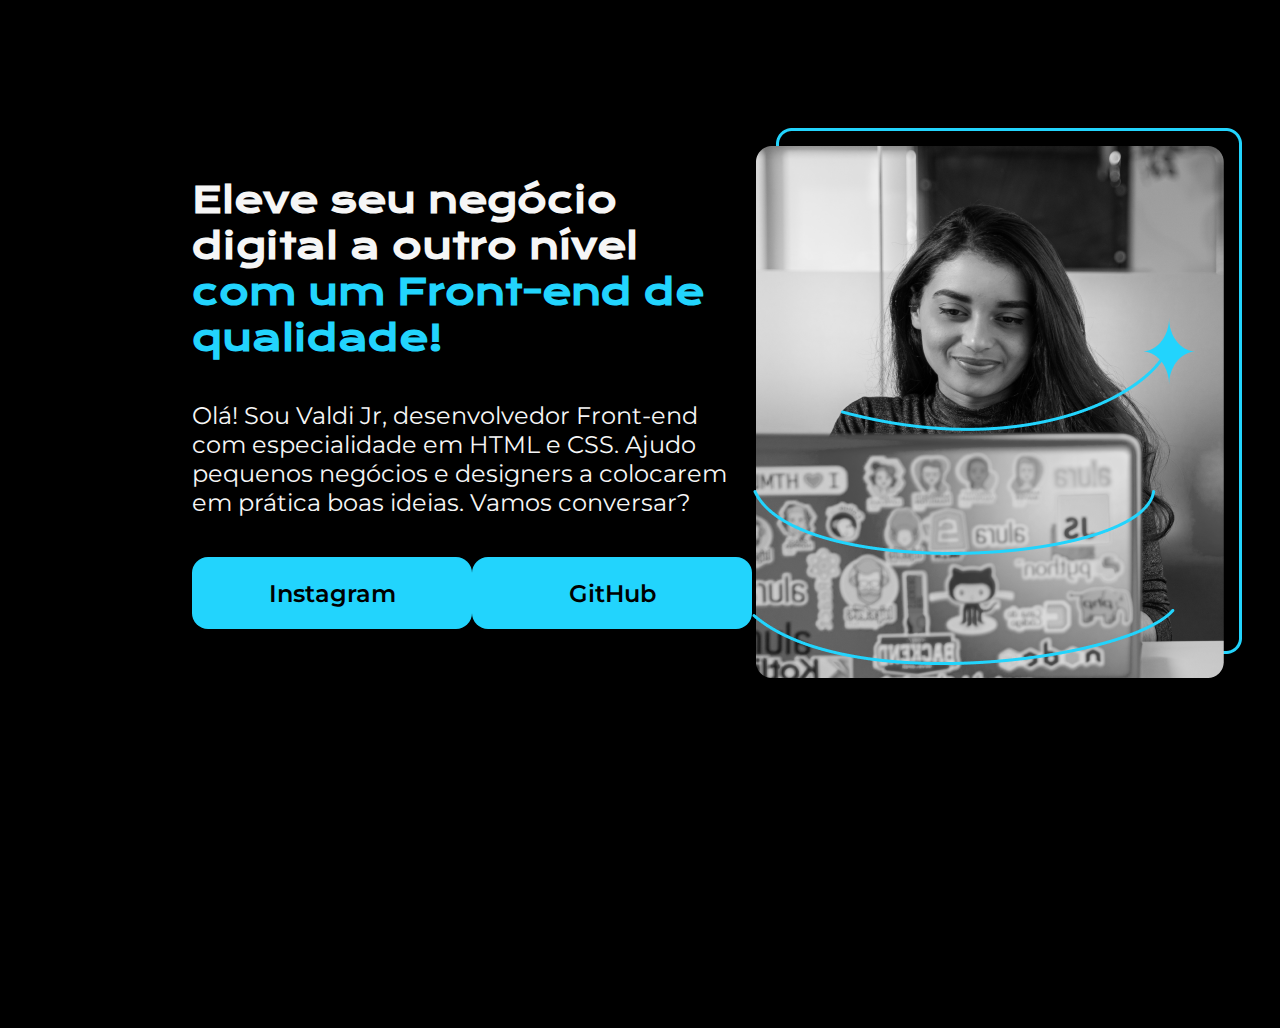
==== index.html @ 193752b1 "HTML e CSS: ambientes de desenvolvimento, estrutura de arquivos e tags. - HTML e CSS: Classes, posic" ====
<!DOCTYPE html>
<html lang="pt-br">
<head>
    <meta charset="UTF-8">
    <meta name="viewport" content="width=device-width, initial-scale=1.0">
    <title>Portfolio</title>
    <link rel="stylesheet" href="style.css">
</head>
<body>
    <header></header>
    <main class="apresentacao">
        <section class="apresentacao__conteudo">
            <h1 class="apresentacao__conteudo__titulo">Eleve seu negócio digital a outro nível <strong class="titulo-destaque">com um Front-end de qualidade!</strong></h1>
            <p class="apresentacao__conteudo__texto">Olá! Sou Valdi Jr, desenvolvedor Front-end com especialidade em HTML e CSS. Ajudo pequenos negócios e designers a colocarem em prática boas ideias. Vamos conversar?</p>
            <div class="apresentacao__links">
                <a class="apresentacao__links__link" href="https://instagram.com/valdijroficial/" target="_blank">Instagram</a>
                <a class="apresentacao__links__link" href="https://github.com/valdijr-web" target="_blank">GitHub</a>
            </div>
           
            
        </section>
        <img src="imagem.png" alt="Foto da Joana Santos programando">
    </main>
   <footer></footer>
</body>
</html>
---- style.css ----
@import url('https://fonts.googleapis.com/css2?family=Krona+One&family=Montserrat:wght@400;600&display=swap');
* {
    margin: 0;
    padding: 0;
}
body {
    height: 100vh;
    box-sizing: border-box;
    background-color: #000000;
    color: #F6F6F6;
}

.titulo-destaque {
    color: #22D4FD;
}

.apresentacao {
    margin: 10% 15%;
    display: flex;
    align-items: center;
    justify-content: space-between;
}

.apresentacao__conteudo {
    width: 615px;
    display: flex;
    flex-direction: column;
    gap: 40px;
}
.apresentacao__conteudo__titulo {
    font-size: 36px;
    font-family: "Krona One", sans-serif;
}

.apresentacao__conteudo__texto {
    font-size: 24px;
    font-family: "Montserrat", sans-serif;
}

.apresentacao__links {
    display: flex;
    justify-content: space-between;
}

.apresentacao__links__link {
    background-color: #22D4FD;
    width: 280px;
    text-align: center;
    border-radius: 16px;
    font-size: 24px;
    font-weight: 600;
    padding: 21.5px 0;
    text-decoration: none;
    color: #000000;
    font-family: "Montserrat", sans-serif;

}
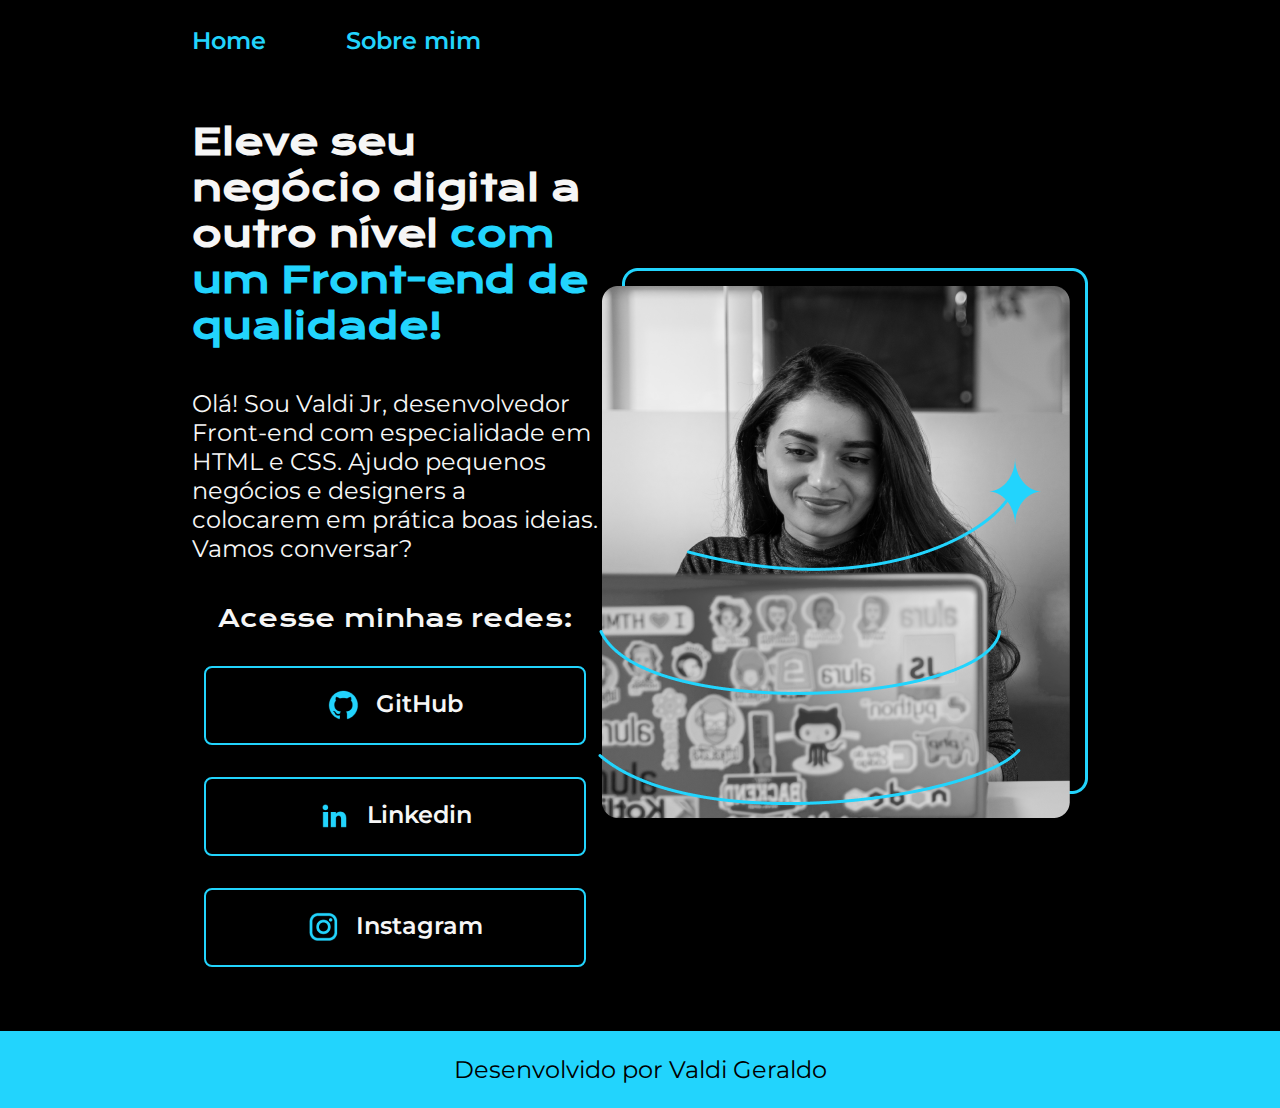
==== commit c69565b0: "continuacao." ====
--- a/index.html
+++ b/index.html
@@ -4,23 +4,41 @@
     <meta charset="UTF-8">
     <meta name="viewport" content="width=device-width, initial-scale=1.0">
     <title>Portfolio</title>
-    <link rel="stylesheet" href="style.css">
+    <link rel="stylesheet" href="styles/style.css">
 </head>
 <body>
-    <header></header>
+    <header class="cabecalho">
+        <nav class="cabecalho__menu">
+            <a class="cabecalho__menu__link" href="index.html" >Home</a>
+            <a class="cabecalho__menu__link" href="about.html">Sobre mim</a>
+        </nav>
+    </header>
     <main class="apresentacao">
         <section class="apresentacao__conteudo">
             <h1 class="apresentacao__conteudo__titulo">Eleve seu negócio digital a outro nível <strong class="titulo-destaque">com um Front-end de qualidade!</strong></h1>
             <p class="apresentacao__conteudo__texto">Olá! Sou Valdi Jr, desenvolvedor Front-end com especialidade em HTML e CSS. Ajudo pequenos negócios e designers a colocarem em prática boas ideias. Vamos conversar?</p>
             <div class="apresentacao__links">
-                <a class="apresentacao__links__link" href="https://instagram.com/valdijroficial/" target="_blank">Instagram</a>
-                <a class="apresentacao__links__link" href="https://github.com/valdijr-web" target="_blank">GitHub</a>
+                <h2 class="apresentacao__links__subtitulo">Acesse minhas redes:</h2>
+                <a class="apresentacao__links__link" href="https://github.com/valdijr-web" target="_blank">
+                    <img src="assets/github.png">
+                    GitHub
+                </a>
+                <a class="apresentacao__links__link" href="https://www.linkedin.com/in/valdijunior/" target="_blank">
+                    <img src="assets/linkedin.png">
+                    Linkedin
+                </a>
+                <a class="apresentacao__links__link" href="https://www.instagram.com/valdijroficial/" target="_blank">
+                    <img src="assets/instagram.png">
+                    Instagram
+                </a>
             </div>
            
             
         </section>
-        <img src="imagem.png" alt="Foto da Joana Santos programando">
+        <img src="assets/imagem.png" alt="Foto da Joana Santos programando">
     </main>
-   <footer></footer>
+    <footer class="rodape">
+        <p>Desenvolvido por Valdi Geraldo</p>
+    </footer>
 </body>
 </html>--- a/styles/style.css
+++ b/styles/style.css
@@ -0,0 +1,108 @@
+@import url('https://fonts.googleapis.com/css2?family=Krona+One&family=Montserrat:wght@400;600&display=swap');
+:root {
+    --cor-primaria: #000000;
+    --cor-secundaria: #F6F6F6;
+    --cor-tercearia: #22D4FD;
+    --cor-hover: #272727;
+
+    --font-primaria: "Krona One", sans-serif;
+    --font-secundaria: 'Montserrat', sans-serif;
+}
+* {
+    margin: 0;
+    padding: 0;
+}
+body {
+    box-sizing: border-box;
+    background-color: var(--cor-primaria);
+    color: var(--cor-secundaria);
+}
+
+.cabecalho {
+    padding: 2% 0 0 15%;
+}
+
+.cabecalho__menu{
+    display: flex;
+    gap: 80px;
+}
+
+.cabecalho__menu__link {
+    font-family: var(--font-secundaria);
+    font-size: 24px;
+    font-weight: 600;
+    color: var(--cor-tercearia);
+    text-decoration: none;
+}
+
+.apresentacao {
+    padding: 5% 15%;
+    display: flex;
+    align-items: center;
+    justify-content: space-between;
+}
+
+.apresentacao__conteudo {
+    width: 615px;
+    display: flex;
+    flex-direction: column;
+    gap: 40px;
+}
+.apresentacao__conteudo__titulo {
+    font-size: 36px;
+    font-family: var(--font-primaria);
+}
+
+.titulo-destaque {
+    color: var(--cor-tercearia);
+}
+
+.apresentacao__conteudo__texto {
+    font-size: 24px;
+    font-family: var(--font-secundaria);
+}
+
+.apresentacao__links {
+    display: flex;
+    flex-direction: column;
+    justify-content: space-between;
+    align-items: center;
+    gap: 32px;
+}
+
+.apresentacao__links__subtitulo {
+    font-family: var(--font-primaria);
+    font-weight: 400;
+    font-size: 24px;
+}
+
+.apresentacao__links__link {
+    display: flex;
+    justify-content: center;
+    gap: 16px;
+    border: 2px solid var(--cor-tercearia);
+    width: 378PX;
+    text-align: center;
+    border-radius: 8px;
+    font-size: 24px;
+    font-weight: 600;
+    padding: 21.5px 0;
+    text-decoration: none;
+    color: var(--cor-secundaria);
+    font-family: var(--font-secundaria);
+}
+
+.apresentacao__links__link:hover {
+    cursor: pointer;
+    background-color: var(--cor-hover);
+}
+
+.rodape {
+    color: var(--cor-primaria);
+    background-color: var(--cor-tercearia);
+    padding: 24px;
+    text-align: center;
+    font-family: var(--font-secundaria);
+    font-size: 24px;
+    font-weight: 400;
+}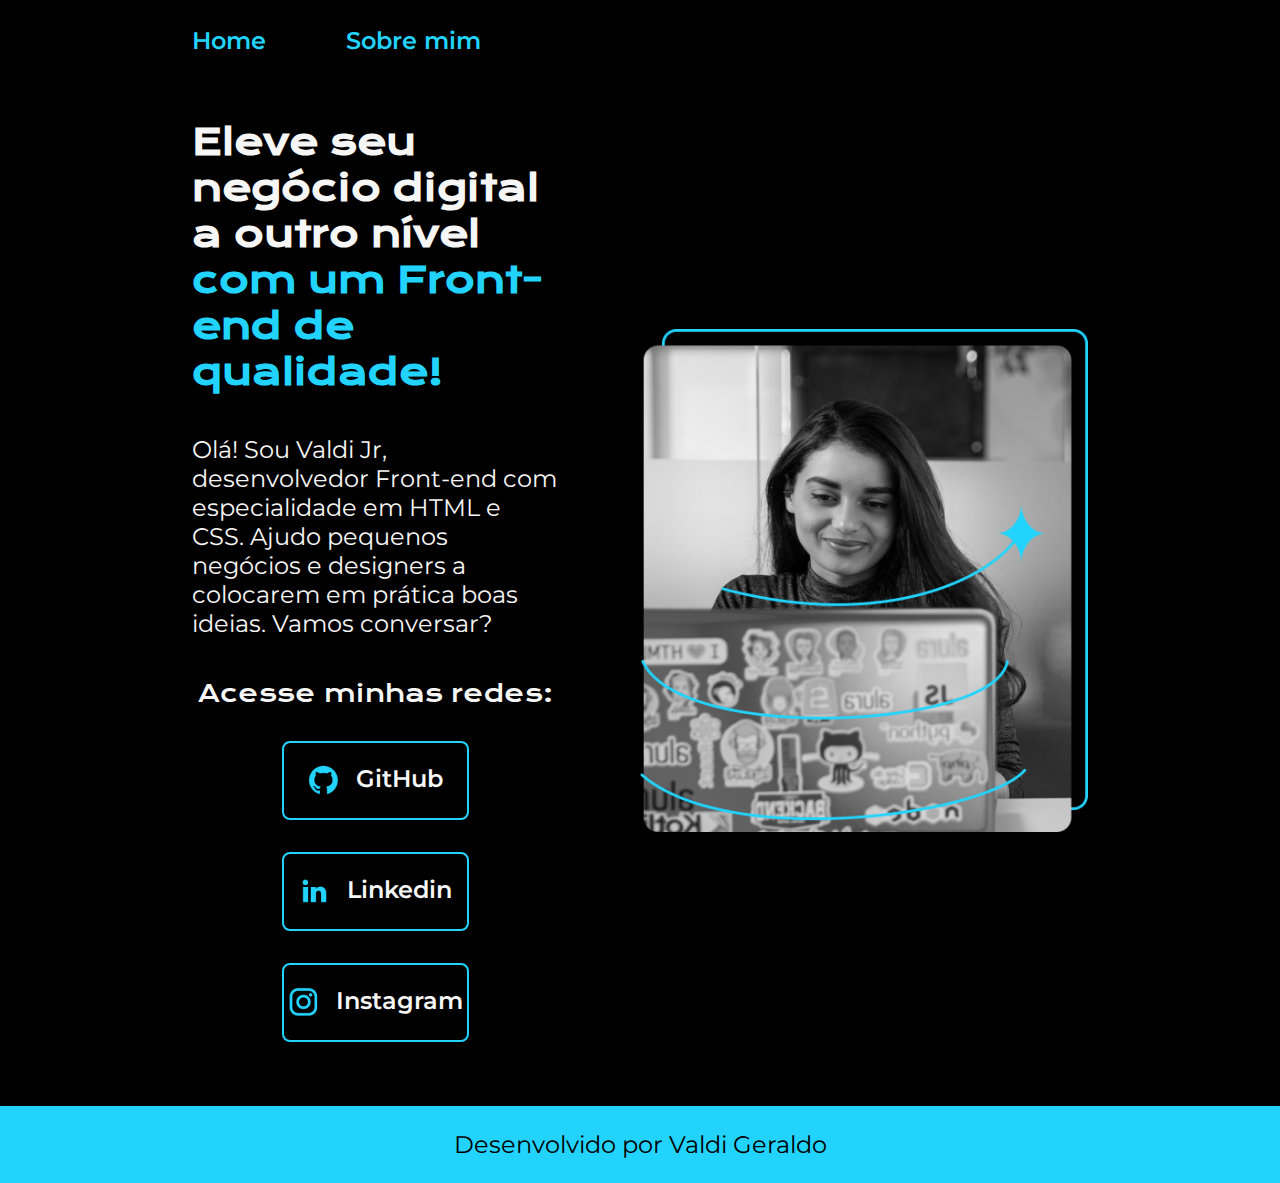
==== commit 1b042758: "Alterações e README" ====
--- a/index.html
+++ b/index.html
@@ -19,15 +19,15 @@
             <p class="apresentacao__conteudo__texto">Olá! Sou Valdi Jr, desenvolvedor Front-end com especialidade em HTML e CSS. Ajudo pequenos negócios e designers a colocarem em prática boas ideias. Vamos conversar?</p>
             <div class="apresentacao__links">
                 <h2 class="apresentacao__links__subtitulo">Acesse minhas redes:</h2>
-                <a class="apresentacao__links__link" href="https://github.com/valdijr-web" target="_blank">
+                <a class="apresentacao__links__navegacao" href="https://github.com/valdijr-web" target="_blank">
                     <img src="assets/github.png">
                     GitHub
                 </a>
-                <a class="apresentacao__links__link" href="https://www.linkedin.com/in/valdijunior/" target="_blank">
+                <a class="apresentacao__links__navegacao" href="https://www.linkedin.com/in/valdijunior/" target="_blank">
                     <img src="assets/linkedin.png">
                     Linkedin
                 </a>
-                <a class="apresentacao__links__link" href="https://www.instagram.com/valdijroficial/" target="_blank">
+                <a class="apresentacao__links__navegacao" href="https://www.instagram.com/valdijroficial/" target="_blank">
                     <img src="assets/instagram.png">
                     Instagram
                 </a>
@@ -35,7 +35,7 @@
            
             
         </section>
-        <img src="assets/imagem.png" alt="Foto da Joana Santos programando">
+        <img class="apresentacao__imagem" src="assets/imagem.png" alt="Foto da Joana Santos programando">
     </main>
     <footer class="rodape">
         <p>Desenvolvido por Valdi Geraldo</p>
--- a/styles/style.css
+++ b/styles/style.css
@@ -29,7 +29,7 @@
 
 .cabecalho__menu__link {
     font-family: var(--font-secundaria);
-    font-size: 24px;
+    font-size: 1.5rem;
     font-weight: 600;
     color: var(--cor-tercearia);
     text-decoration: none;
@@ -40,16 +40,17 @@
     display: flex;
     align-items: center;
     justify-content: space-between;
+    gap: 82px;
 }
 
 .apresentacao__conteudo {
-    width: 615px;
+    width: 50%;
     display: flex;
     flex-direction: column;
     gap: 40px;
 }
 .apresentacao__conteudo__titulo {
-    font-size: 36px;
+    font-size: 2.25rem;
     font-family: var(--font-primaria);
 }
 
@@ -58,7 +59,7 @@
 }
 
 .apresentacao__conteudo__texto {
-    font-size: 24px;
+    font-size: 1.5rem;
     font-family: var(--font-secundaria);
 }
 
@@ -67,24 +68,24 @@
     flex-direction: column;
     justify-content: space-between;
     align-items: center;
-    gap: 32px;
+    gap: 2rem;
 }
 
 .apresentacao__links__subtitulo {
     font-family: var(--font-primaria);
     font-weight: 400;
-    font-size: 24px;
+    font-size: 1.5rem;
 }
 
-.apresentacao__links__link {
+.apresentacao__links__navegacao {
     display: flex;
     justify-content: center;
     gap: 16px;
     border: 2px solid var(--cor-tercearia);
-    width: 378PX;
+    width: 50%;
     text-align: center;
     border-radius: 8px;
-    font-size: 24px;
+    font-size: 1.5rem;
     font-weight: 600;
     padding: 21.5px 0;
     text-decoration: none;
@@ -97,12 +98,35 @@
     background-color: var(--cor-hover);
 }
 
+.apresentacao__imagem {
+    width: 50%;
+}
+
 .rodape {
     color: var(--cor-primaria);
     background-color: var(--cor-tercearia);
     padding: 24px;
     text-align: center;
     font-family: var(--font-secundaria);
-    font-size: 24px;
+    font-size: 1.5rem;
     font-weight: 400;
+}
+
+@media (max-width: 1200px) {
+    .cabecalho {
+        padding: 10%;
+    }
+    .cabecalho__menu {
+        justify-content: center;
+    }
+
+    .apresentacao {
+        flex-direction: column-reverse;
+        padding: 5%;
+    }
+
+    .apresentacao__conteudo {
+        width: auto;
+    }
+    
 }